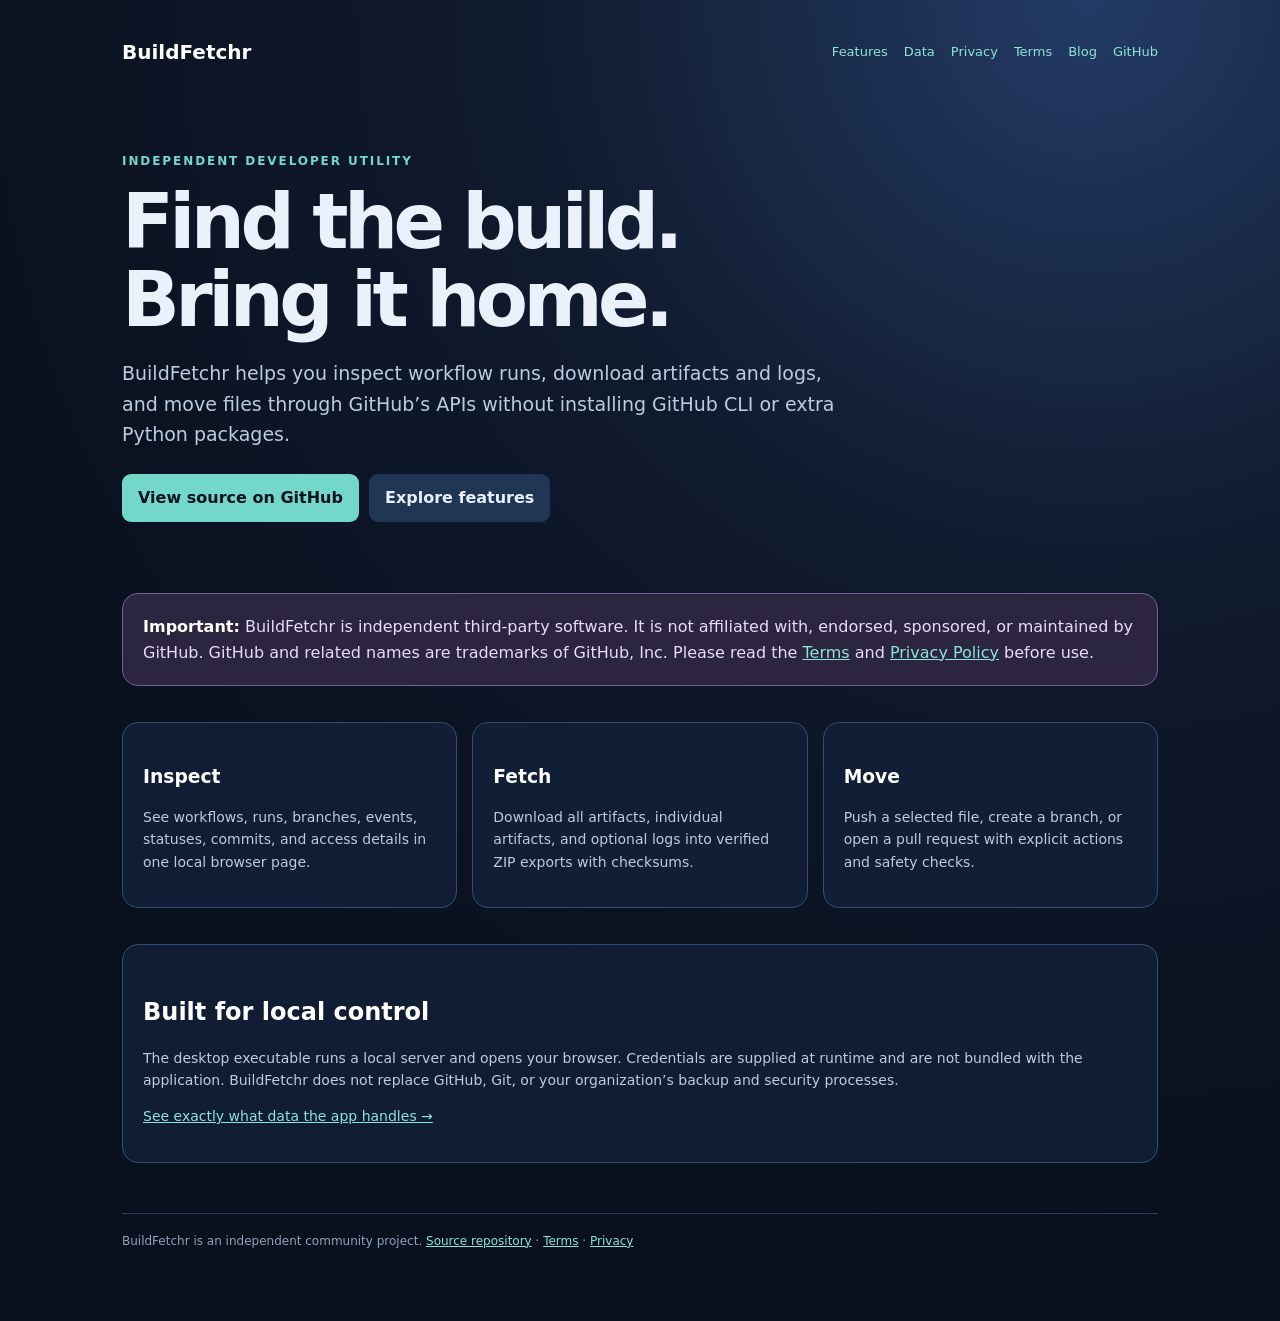
==== docs/index.html @ b9d4a5b2 "Update current Replit code" ====
<!doctype html>
<html lang="en"><head><meta charset="utf-8"><meta name="viewport" content="width=device-width,initial-scale=1"><title>BuildFetchr — independent build utility</title><link rel="stylesheet" href="style.css"></head>
<body><div class="shell"><nav><a href="index.html"><strong>BuildFetchr</strong></a><span><a href="features.html">Features</a><a href="data.html">Data</a><a href="privacy.html">Privacy</a><a href="terms.html">Terms</a><a href="blog/index.html">Blog</a><a href="https://github.com/TITANICBHAI/github-build-fetcher">GitHub</a></span></nav>
<section class="hero"><div class="eyebrow">Independent developer utility</div><h1>Find the build.<br>Bring it home.</h1><p class="lead">BuildFetchr helps you inspect workflow runs, download artifacts and logs, and move files through GitHub’s APIs without installing GitHub CLI or extra Python packages.</p><div class="cta"><a class="button" href="https://github.com/TITANICBHAI/github-build-fetcher">View source on GitHub</a><a class="button secondary" href="features.html">Explore features</a></div></section>
<div class="notice"><strong>Important:</strong> BuildFetchr is independent third-party software. It is not affiliated with, endorsed, sponsored, or maintained by GitHub. GitHub and related names are trademarks of GitHub, Inc. Please read the <a href="terms.html">Terms</a> and <a href="privacy.html">Privacy Policy</a> before use.</div>
<div class="grid"><article class="card"><h3>Inspect</h3><p>See workflows, runs, branches, events, statuses, commits, and access details in one local browser page.</p></article><article class="card"><h3>Fetch</h3><p>Download all artifacts, individual artifacts, and optional logs into verified ZIP exports with checksums.</p></article><article class="card"><h3>Move</h3><p>Push a selected file, create a branch, or open a pull request with explicit actions and safety checks.</p></article></div>
<section class="card"><h2>Built for local control</h2><p>The desktop executable runs a local server and opens your browser. Credentials are supplied at runtime and are not bundled with the application. BuildFetchr does not replace GitHub, Git, or your organization’s backup and security processes.</p><p><a href="data.html">See exactly what data the app handles →</a></p></section>
<footer>BuildFetchr is an independent community project. <a href="https://github.com/TITANICBHAI/github-build-fetcher">Source repository</a> · <a href="terms.html">Terms</a> · <a href="privacy.html">Privacy</a></footer></div></body></html>
---- docs/style.css ----
:root{font-family:Inter,ui-sans-serif,system-ui,-apple-system,BlinkMacSystemFont,"Segoe UI",sans-serif;color:#eaf1fb;background:#09101e;line-height:1.6}
*{box-sizing:border-box}body{margin:0;background:radial-gradient(circle at 85% 0,#233b65 0,#101a2d 34%,#09101e 72%);min-height:100vh}
a{color:#8de4d8}a:hover{color:#fff}.shell{max-width:1080px;margin:auto;padding:28px 22px 70px}
nav{display:flex;align-items:center;justify-content:space-between;gap:18px;padding:8px 0 42px}nav a{text-decoration:none}nav strong{font-size:20px;color:#fff}nav span{display:flex;gap:16px;flex-wrap:wrap;font-size:13px}
.eyebrow{color:#73d7c9;font-size:12px;font-weight:800;letter-spacing:.16em;text-transform:uppercase}h1{font-size:clamp(40px,7vw,76px);line-height:1.02;letter-spacing:-.06em;margin:12px 0 20px}h2{line-height:1.15;margin-top:34px;color:#fff}h3{color:#fff;margin-bottom:6px}.lead{max-width:720px;font-size:19px;color:#bdcbe0}
.hero{padding:42px 0 28px}.cta{display:flex;gap:10px;flex-wrap:wrap;margin:25px 0}.button{display:inline-block;background:#73d7c9;color:#08131e;border-radius:9px;padding:11px 16px;font-weight:800;text-decoration:none}.button.secondary{background:#213555;color:#e7f0fc}
.notice,.card{background:#132038dd;border:1px solid #344c72;border-radius:16px;padding:20px;margin:18px 0}.notice{border-color:#765c9e;background:#2b2540;color:#e8ddf8}.notice strong{color:#fff}
.grid{display:grid;grid-template-columns:repeat(3,1fr);gap:15px}.card p,.card li{color:#bdcbe0;font-size:14px}.muted{color:#91a2bd;font-size:13px}.legal{font-size:14px;color:#bdcbe0}.legal h2{font-size:22px}.legal li{margin:8px 0}
footer{border-top:1px solid #2b3c5b;margin-top:50px;padding-top:18px;color:#91a2bd;font-size:12px}@media(max-width:760px){nav{align-items:flex-start;flex-direction:column;padding-bottom:20px}.grid{grid-template-columns:1fr}}
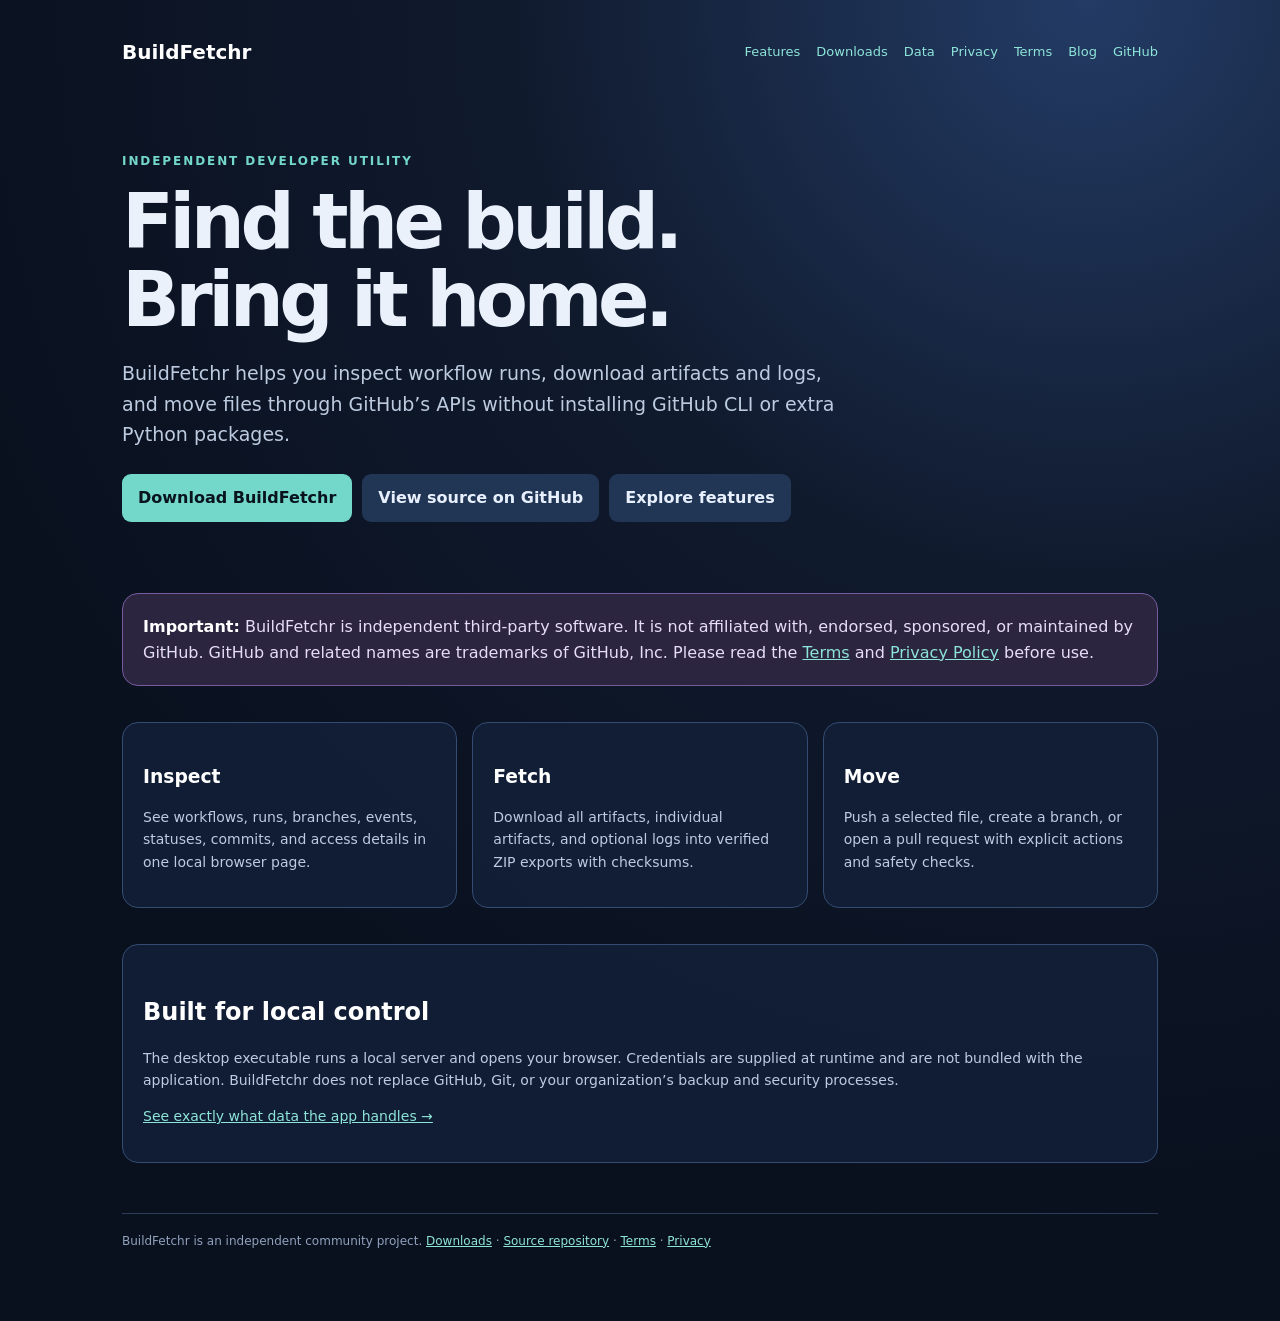
==== commit 8d6b8f7f: "Publish BuildFetchr GitHub Pages site" ====
--- a/docs/index.html
+++ b/docs/index.html
@@ -1,8 +1,43 @@
 <!doctype html>
-<html lang="en"><head><meta charset="utf-8"><meta name="viewport" content="width=device-width,initial-scale=1"><title>BuildFetchr — independent build utility</title><link rel="stylesheet" href="style.css"></head>
-<body><div class="shell"><nav><a href="index.html"><strong>BuildFetchr</strong></a><span><a href="features.html">Features</a><a href="data.html">Data</a><a href="privacy.html">Privacy</a><a href="terms.html">Terms</a><a href="blog/index.html">Blog</a><a href="https://github.com/TITANICBHAI/github-build-fetcher">GitHub</a></span></nav>
-<section class="hero"><div class="eyebrow">Independent developer utility</div><h1>Find the build.<br>Bring it home.</h1><p class="lead">BuildFetchr helps you inspect workflow runs, download artifacts and logs, and move files through GitHub’s APIs without installing GitHub CLI or extra Python packages.</p><div class="cta"><a class="button" href="https://github.com/TITANICBHAI/github-build-fetcher">View source on GitHub</a><a class="button secondary" href="features.html">Explore features</a></div></section>
-<div class="notice"><strong>Important:</strong> BuildFetchr is independent third-party software. It is not affiliated with, endorsed, sponsored, or maintained by GitHub. GitHub and related names are trademarks of GitHub, Inc. Please read the <a href="terms.html">Terms</a> and <a href="privacy.html">Privacy Policy</a> before use.</div>
-<div class="grid"><article class="card"><h3>Inspect</h3><p>See workflows, runs, branches, events, statuses, commits, and access details in one local browser page.</p></article><article class="card"><h3>Fetch</h3><p>Download all artifacts, individual artifacts, and optional logs into verified ZIP exports with checksums.</p></article><article class="card"><h3>Move</h3><p>Push a selected file, create a branch, or open a pull request with explicit actions and safety checks.</p></article></div>
-<section class="card"><h2>Built for local control</h2><p>The desktop executable runs a local server and opens your browser. Credentials are supplied at runtime and are not bundled with the application. BuildFetchr does not replace GitHub, Git, or your organization’s backup and security processes.</p><p><a href="data.html">See exactly what data the app handles →</a></p></section>
-<footer>BuildFetchr is an independent community project. <a href="https://github.com/TITANICBHAI/github-build-fetcher">Source repository</a> · <a href="terms.html">Terms</a> · <a href="privacy.html">Privacy</a></footer></div></body></html>+<html lang="en">
+<head>
+  <meta charset="utf-8">
+  <meta name="viewport" content="width=device-width,initial-scale=1">
+  <title>BuildFetchr — independent build utility</title>
+  <link rel="stylesheet" href="style.css">
+</head>
+<body>
+  <div class="shell">
+    <nav>
+      <a href="index.html"><strong>BuildFetchr</strong></a>
+      <span>
+        <a href="features.html">Features</a>
+        <a href="releases.html">Downloads</a>
+        <a href="data.html">Data</a>
+        <a href="privacy.html">Privacy</a>
+        <a href="terms.html">Terms</a>
+        <a href="blog/index.html">Blog</a>
+        <a href="https://github.com/TITANICBHAI/BuildFetchr">GitHub</a>
+      </span>
+    </nav>
+    <section class="hero">
+      <div class="eyebrow">Independent developer utility</div>
+      <h1>Find the build.<br>Bring it home.</h1>
+      <p class="lead">BuildFetchr helps you inspect workflow runs, download artifacts and logs, and move files through GitHub’s APIs without installing GitHub CLI or extra Python packages.</p>
+      <div class="cta">
+        <a class="button" href="releases.html">Download BuildFetchr</a>
+        <a class="button secondary" href="https://github.com/TITANICBHAI/BuildFetchr">View source on GitHub</a>
+        <a class="button secondary" href="features.html">Explore features</a>
+      </div>
+    </section>
+    <div class="notice"><strong>Important:</strong> BuildFetchr is independent third-party software. It is not affiliated with, endorsed, sponsored, or maintained by GitHub. GitHub and related names are trademarks of GitHub, Inc. Please read the <a href="terms.html">Terms</a> and <a href="privacy.html">Privacy Policy</a> before use.</div>
+    <div class="grid">
+      <article class="card"><h3>Inspect</h3><p>See workflows, runs, branches, events, statuses, commits, and access details in one local browser page.</p></article>
+      <article class="card"><h3>Fetch</h3><p>Download all artifacts, individual artifacts, and optional logs into verified ZIP exports with checksums.</p></article>
+      <article class="card"><h3>Move</h3><p>Push a selected file, create a branch, or open a pull request with explicit actions and safety checks.</p></article>
+    </div>
+    <section class="card"><h2>Built for local control</h2><p>The desktop executable runs a local server and opens your browser. Credentials are supplied at runtime and are not bundled with the application. BuildFetchr does not replace GitHub, Git, or your organization’s backup and security processes.</p><p><a href="data.html">See exactly what data the app handles →</a></p></section>
+    <footer>BuildFetchr is an independent community project. <a href="releases.html">Downloads</a> · <a href="https://github.com/TITANICBHAI/BuildFetchr">Source repository</a> · <a href="terms.html">Terms</a> · <a href="privacy.html">Privacy</a></footer>
+  </div>
+</body>
+</html>
